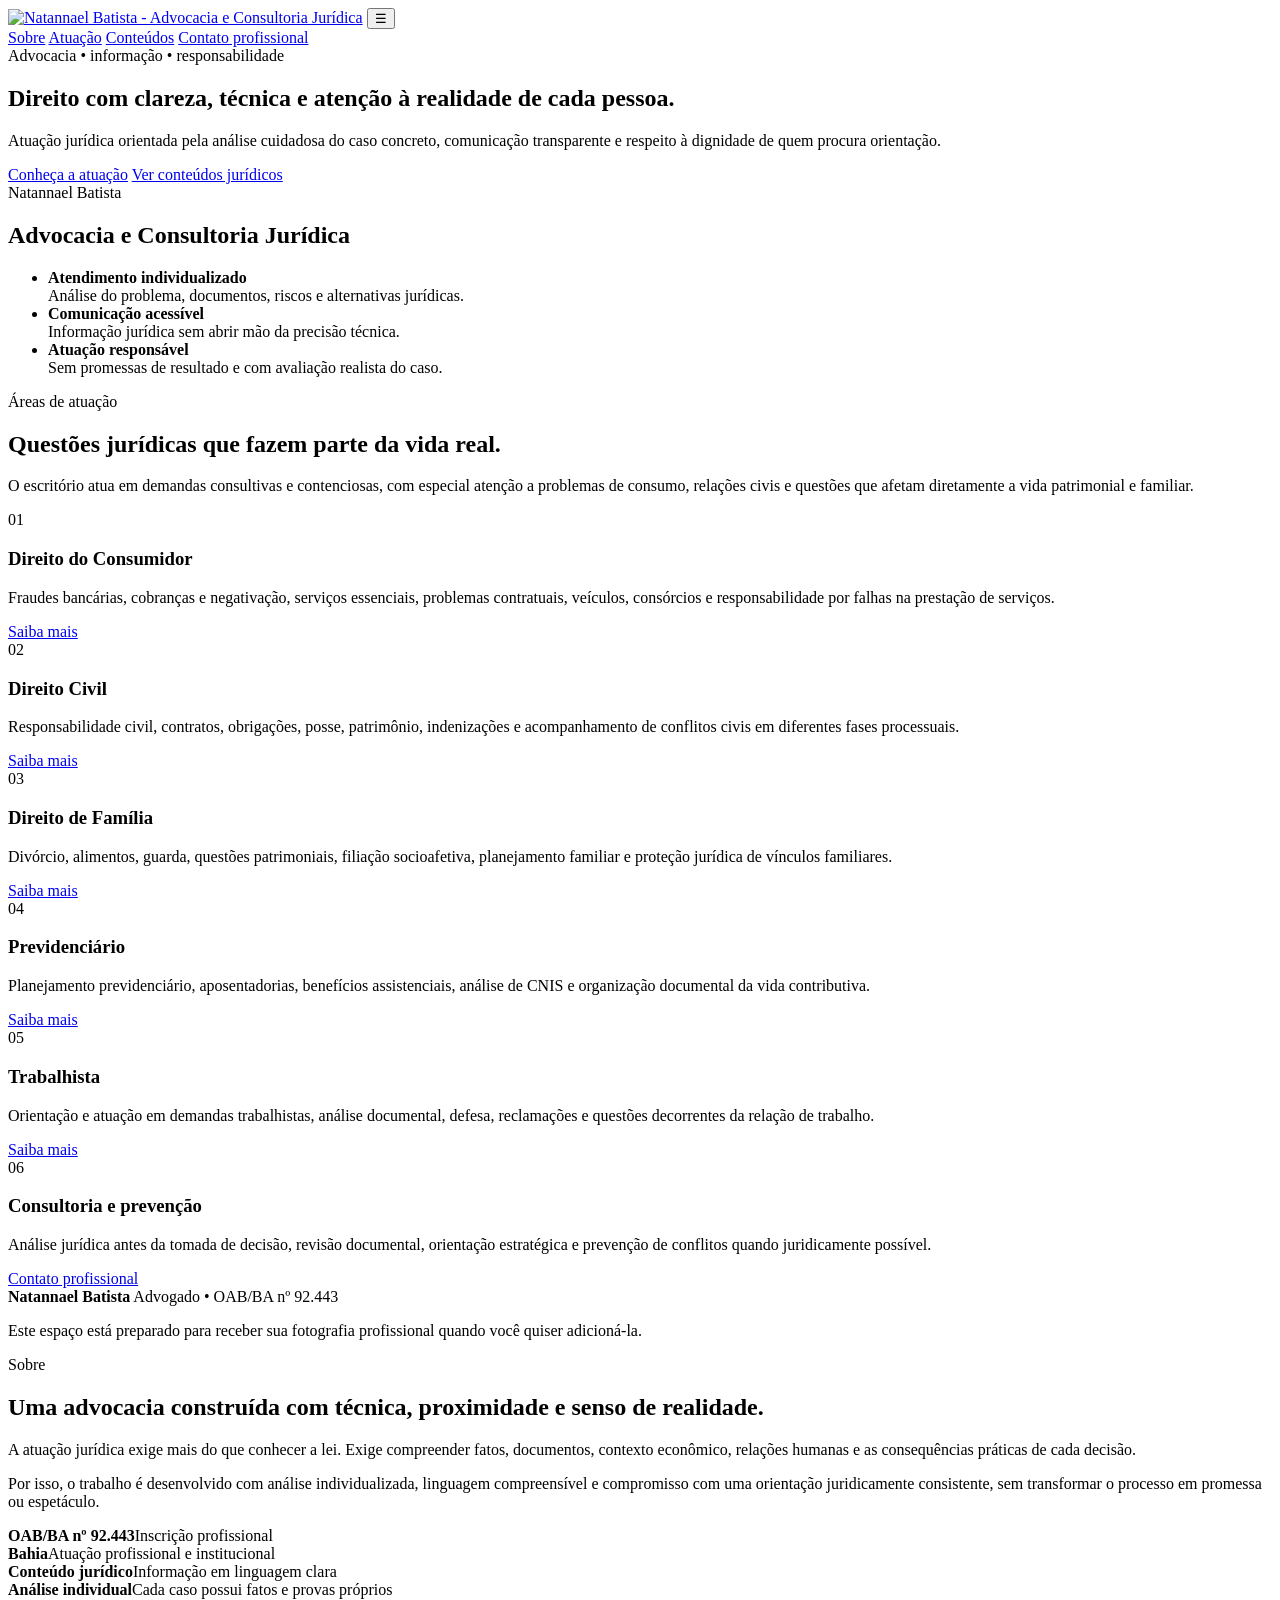
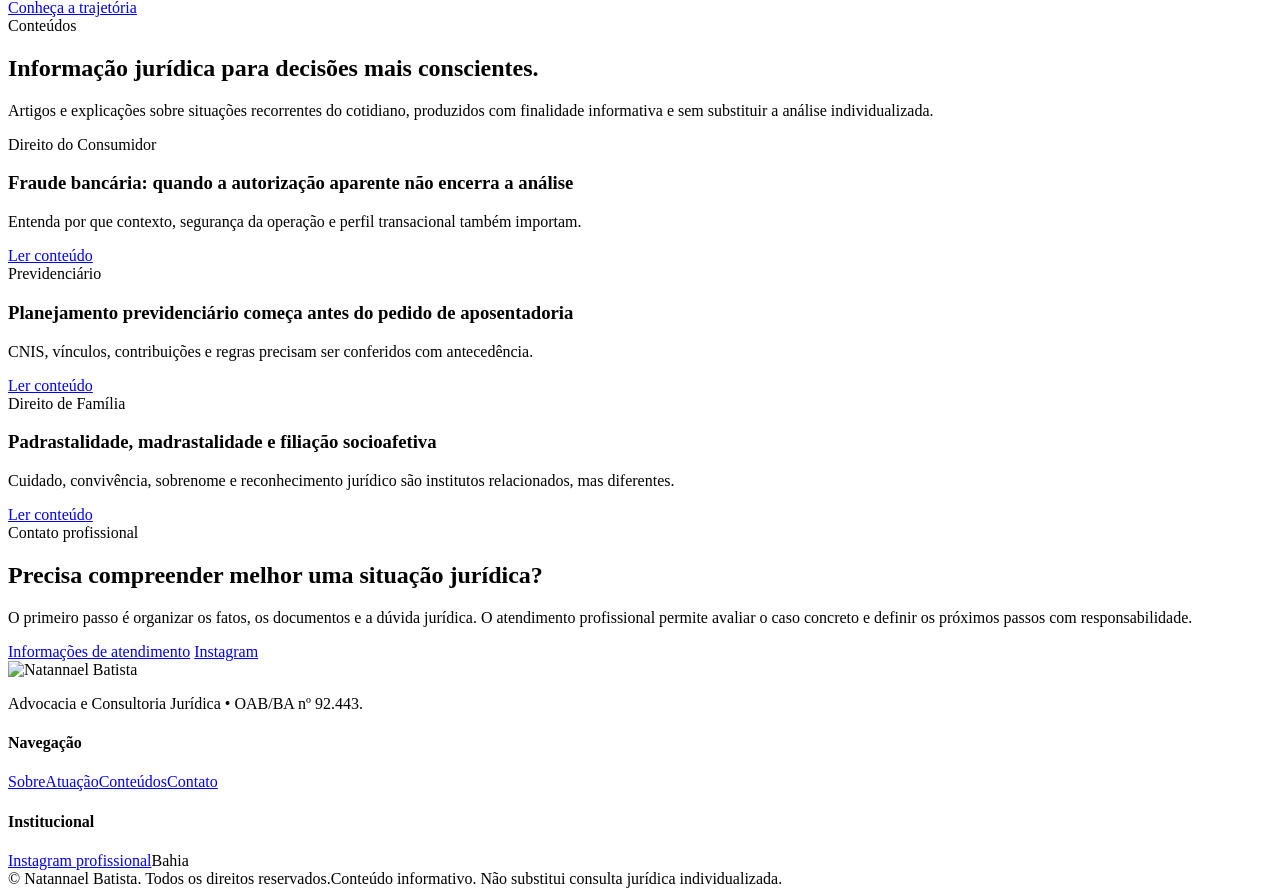
==== index.html @ f6498b1e "Inicializa site institucional Natannael Batista" ====
<!doctype html>
<html lang="pt-BR">
<head>
  <meta charset="utf-8" />
  <meta name="viewport" content="width=device-width, initial-scale=1" />
  <title>Natannael Batista | Advocacia e Consultoria Jurídica</title>
  <meta name="description" content="Natannael Batista — Advocacia e Consultoria Jurídica. Atuação jurídica responsável, conteúdo informativo e atendimento profissional." />
  <meta name="theme-color" content="#0b2447" />
  <link rel="icon" href="assets/favicon.svg" type="image/svg+xml" />
  <link rel="stylesheet" href="style.css" />
</head>
<body>
<header class="site-header">
  <div class="container navbar">
    <a class="brand" href="index.html" aria-label="Página inicial"><img src="assets/logo-nb.svg" alt="Natannael Batista - Advocacia e Consultoria Jurídica"></a>
    <button class="menu-btn" aria-label="Abrir menu" aria-expanded="false">☰</button>
    <nav class="nav-links" aria-label="Navegação principal">
      <a href="sobre.html">Sobre</a>
      <a href="atuacao.html">Atuação</a>
      <a href="conteudos.html">Conteúdos</a>
      <a href="contato.html" class="btn">Contato profissional</a>
    </nav>
  </div>
</header>

<main>
  <section class="hero">
    <div class="container hero-grid">
      <div>
        <div class="eyebrow">Advocacia • informação • responsabilidade</div>
        <h1 class="display">Direito com <span>clareza</span>, técnica e atenção à realidade de cada pessoa.</h1>
        <p>Atuação jurídica orientada pela análise cuidadosa do caso concreto, comunicação transparente e respeito à dignidade de quem procura orientação.</p>
        <div class="hero-actions">
          <a class="btn" href="atuacao.html">Conheça a atuação</a>
          <a class="btn outline" href="conteudos.html">Ver conteúdos jurídicos</a>
        </div>
      </div>
      <aside class="hero-aside" aria-label="Princípios de atuação">
        <div class="eyebrow">Natannael Batista</div>
        <h2 class="display">Advocacia e Consultoria Jurídica</h2>
        <ul>
          <li><span class="mini-mark"></span><div><strong>Atendimento individualizado</strong><br><span>Análise do problema, documentos, riscos e alternativas jurídicas.</span></div></li>
          <li><span class="mini-mark"></span><div><strong>Comunicação acessível</strong><br><span>Informação jurídica sem abrir mão da precisão técnica.</span></div></li>
          <li><span class="mini-mark"></span><div><strong>Atuação responsável</strong><br><span>Sem promessas de resultado e com avaliação realista do caso.</span></div></li>
        </ul>
      </aside>
    </div>
  </section>

  <section class="section alt">
    <div class="container">
      <div class="section-head">
        <div>
          <div class="eyebrow">Áreas de atuação</div>
          <h2 class="display">Questões jurídicas que fazem parte da vida real.</h2>
        </div>
        <p>O escritório atua em demandas consultivas e contenciosas, com especial atenção a problemas de consumo, relações civis e questões que afetam diretamente a vida patrimonial e familiar.</p>
      </div>
      <div class="cards">
        <article class="card"><div class="card-number">01</div><h3>Direito do Consumidor</h3><p>Fraudes bancárias, cobranças e negativação, serviços essenciais, problemas contratuais, veículos, consórcios e responsabilidade por falhas na prestação de serviços.</p><a class="card-link" href="atuacao.html#consumidor">Saiba mais</a></article>
        <article class="card"><div class="card-number">02</div><h3>Direito Civil</h3><p>Responsabilidade civil, contratos, obrigações, posse, patrimônio, indenizações e acompanhamento de conflitos civis em diferentes fases processuais.</p><a class="card-link" href="atuacao.html#civil">Saiba mais</a></article>
        <article class="card"><div class="card-number">03</div><h3>Direito de Família</h3><p>Divórcio, alimentos, guarda, questões patrimoniais, filiação socioafetiva, planejamento familiar e proteção jurídica de vínculos familiares.</p><a class="card-link" href="atuacao.html#familia">Saiba mais</a></article>
        <article class="card"><div class="card-number">04</div><h3>Previdenciário</h3><p>Planejamento previdenciário, aposentadorias, benefícios assistenciais, análise de CNIS e organização documental da vida contributiva.</p><a class="card-link" href="atuacao.html#previdenciario">Saiba mais</a></article>
        <article class="card"><div class="card-number">05</div><h3>Trabalhista</h3><p>Orientação e atuação em demandas trabalhistas, análise documental, defesa, reclamações e questões decorrentes da relação de trabalho.</p><a class="card-link" href="atuacao.html#trabalhista">Saiba mais</a></article>
        <article class="card"><div class="card-number">06</div><h3>Consultoria e prevenção</h3><p>Análise jurídica antes da tomada de decisão, revisão documental, orientação estratégica e prevenção de conflitos quando juridicamente possível.</p><a class="card-link" href="contato.html">Contato profissional</a></article>
      </div>
    </div>
  </section>

  <section class="section">
    <div class="container about-grid">
      <div class="profile-frame">
        <div class="photo-note">
          <strong>Natannael Batista</strong>
          <span>Advogado • OAB/BA nº 92.443</span>
          <p>Este espaço está preparado para receber sua fotografia profissional quando você quiser adicioná-la.</p>
        </div>
      </div>
      <div class="about-copy">
        <div class="eyebrow">Sobre</div>
        <h2 class="display">Uma advocacia construída com técnica, proximidade e senso de realidade.</h2>
        <p>A atuação jurídica exige mais do que conhecer a lei. Exige compreender fatos, documentos, contexto econômico, relações humanas e as consequências práticas de cada decisão.</p>
        <p>Por isso, o trabalho é desenvolvido com análise individualizada, linguagem compreensível e compromisso com uma orientação juridicamente consistente, sem transformar o processo em promessa ou espetáculo.</p>
        <div class="facts">
          <div class="fact"><strong>OAB/BA nº 92.443</strong><span>Inscrição profissional</span></div>
          <div class="fact"><strong>Bahia</strong><span>Atuação profissional e institucional</span></div>
          <div class="fact"><strong>Conteúdo jurídico</strong><span>Informação em linguagem clara</span></div>
          <div class="fact"><strong>Análise individual</strong><span>Cada caso possui fatos e provas próprios</span></div>
        </div>
        <div class="hero-actions"><a class="btn outline" href="sobre.html">Conheça a trajetória</a></div>
      </div>
    </div>
  </section>

  <section class="section alt">
    <div class="container">
      <div class="section-head">
        <div><div class="eyebrow">Conteúdos</div><h2 class="display">Informação jurídica para decisões mais conscientes.</h2></div>
        <p>Artigos e explicações sobre situações recorrentes do cotidiano, produzidos com finalidade informativa e sem substituir a análise individualizada.</p>
      </div>
      <div class="content-grid">
        <article class="article-card"><div class="article-top"><span>Direito do Consumidor</span></div><div class="article-body"><h3>Fraude bancária: quando a autorização aparente não encerra a análise</h3><p>Entenda por que contexto, segurança da operação e perfil transacional também importam.</p><a class="card-link" href="conteudos.html#fraude-bancaria">Ler conteúdo</a></div></article>
        <article class="article-card"><div class="article-top"><span>Previdenciário</span></div><div class="article-body"><h3>Planejamento previdenciário começa antes do pedido de aposentadoria</h3><p>CNIS, vínculos, contribuições e regras precisam ser conferidos com antecedência.</p><a class="card-link" href="conteudos.html#planejamento-previdenciario">Ler conteúdo</a></div></article>
        <article class="article-card"><div class="article-top"><span>Direito de Família</span></div><div class="article-body"><h3>Padrastalidade, madrastalidade e filiação socioafetiva</h3><p>Cuidado, convivência, sobrenome e reconhecimento jurídico são institutos relacionados, mas diferentes.</p><a class="card-link" href="conteudos.html#familia-socioafetiva">Ler conteúdo</a></div></article>
      </div>
    </div>
  </section>

  <div class="container">
    <section class="cta">
      <div>
        <div class="eyebrow">Contato profissional</div>
        <h2>Precisa compreender melhor uma situação jurídica?</h2>
        <p>O primeiro passo é organizar os fatos, os documentos e a dúvida jurídica. O atendimento profissional permite avaliar o caso concreto e definir os próximos passos com responsabilidade.</p>
      </div>
      <div class="actions">
        <a class="btn gold" href="contato.html">Informações de atendimento</a>
        <a class="btn outline" href="https://www.instagram.com/natannael_batista_adv/" target="_blank" rel="noopener">Instagram</a>
      </div>
    </section>
  </div>
</main>

<footer class="site-footer">
  <div class="container">
    <div class="footer-grid">
      <div><img class="footer-logo" src="assets/logo-nb.svg" alt="Natannael Batista"><p>Advocacia e Consultoria Jurídica • OAB/BA nº 92.443.</p></div>
      <div><h4>Navegação</h4><a href="sobre.html">Sobre</a><a href="atuacao.html">Atuação</a><a href="conteudos.html">Conteúdos</a><a href="contato.html">Contato</a></div>
      <div><h4>Institucional</h4><a href="https://www.instagram.com/natannael_batista_adv/" target="_blank" rel="noopener">Instagram profissional</a><span>Bahia</span></div>
    </div>
    <div class="footer-bottom"><span>© <span data-year></span> Natannael Batista. Todos os direitos reservados.</span><span>Conteúdo informativo. Não substitui consulta jurídica individualizada.</span></div>
  </div>
</footer>
<script src="script.js"></script>
</body>
</html>
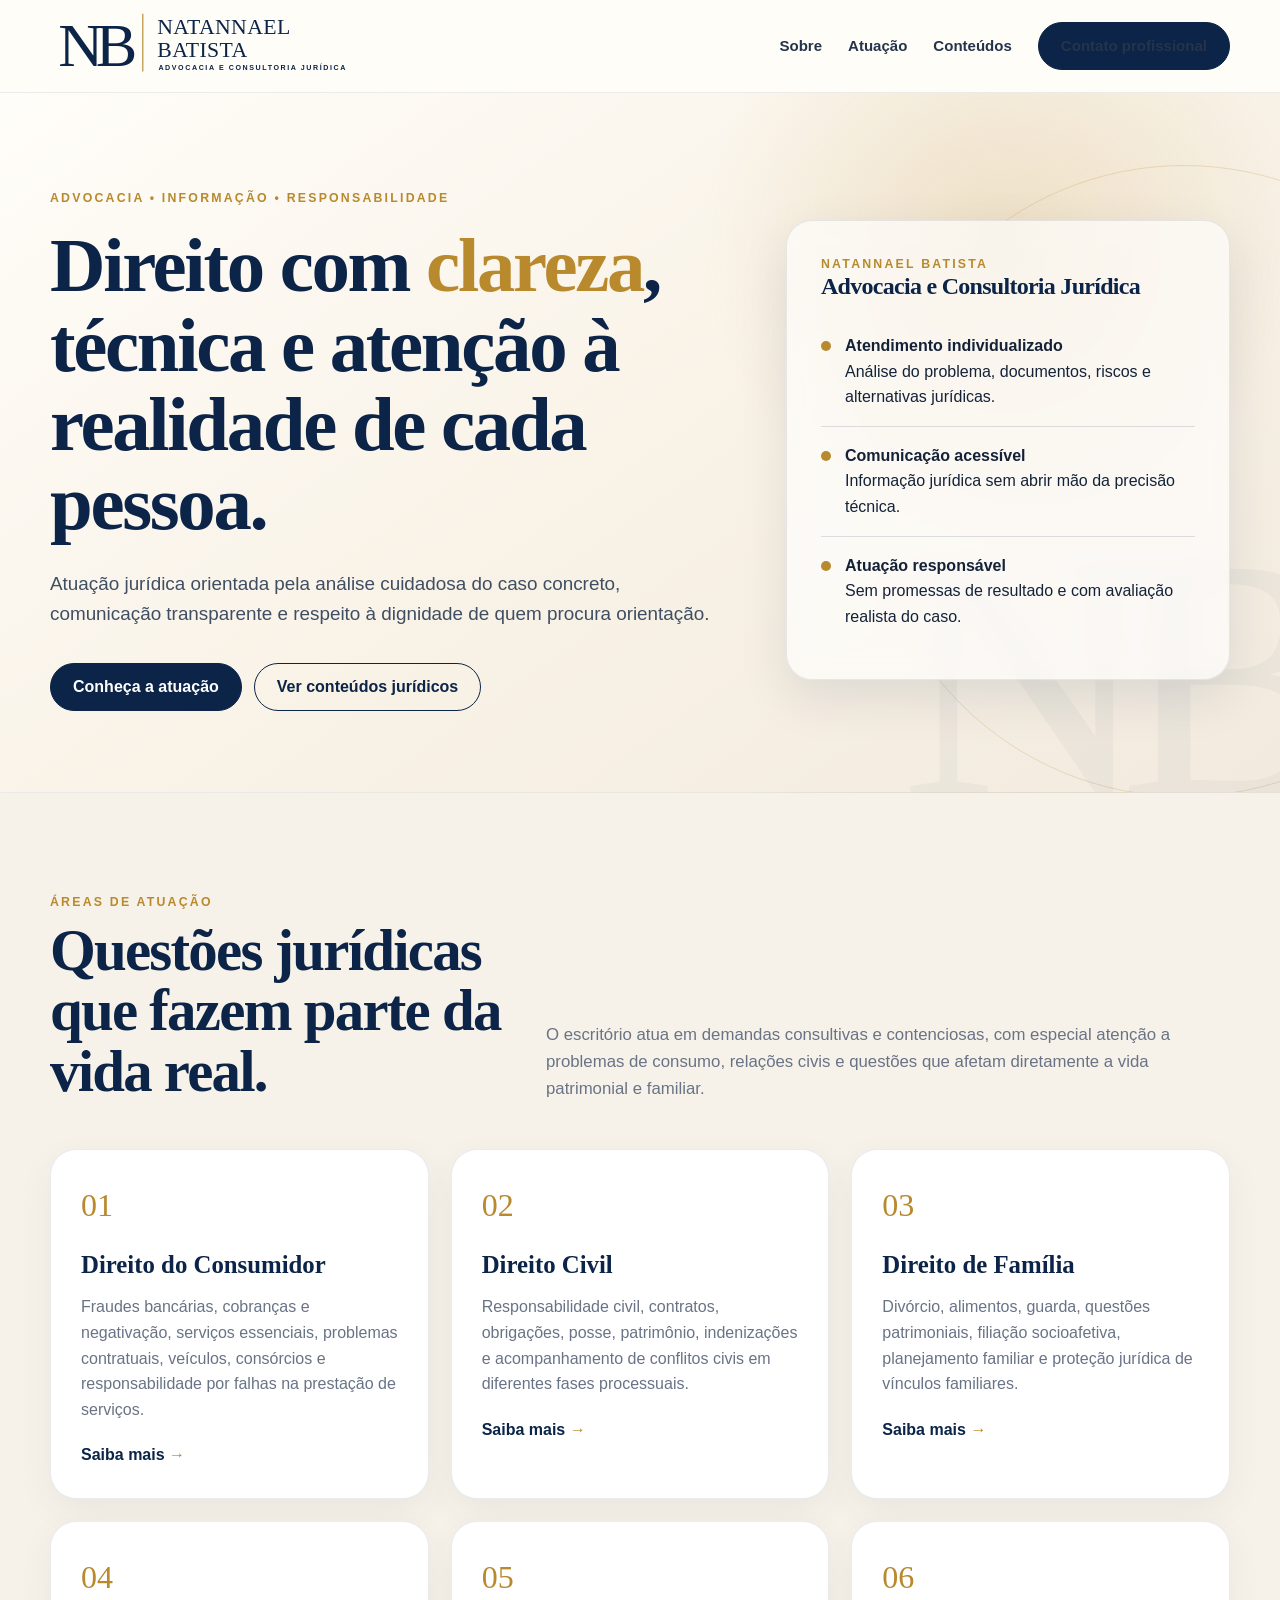
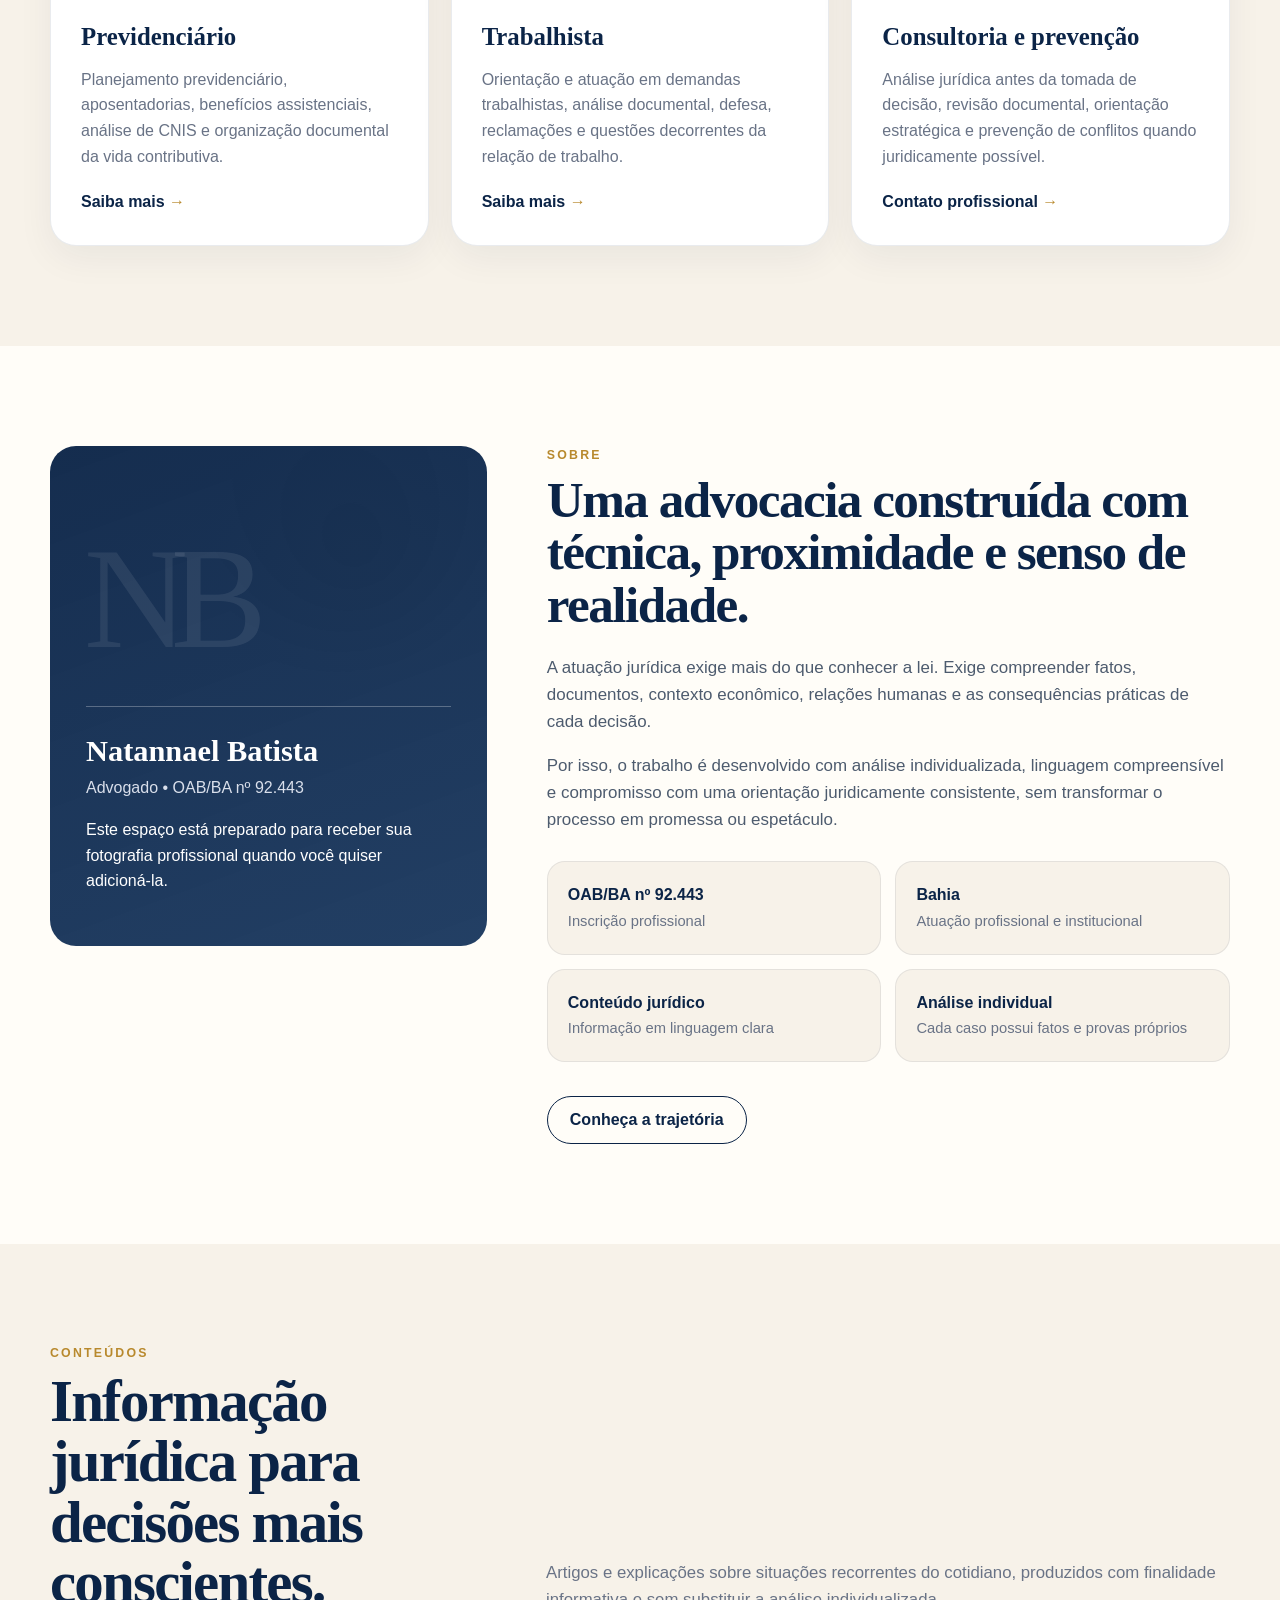
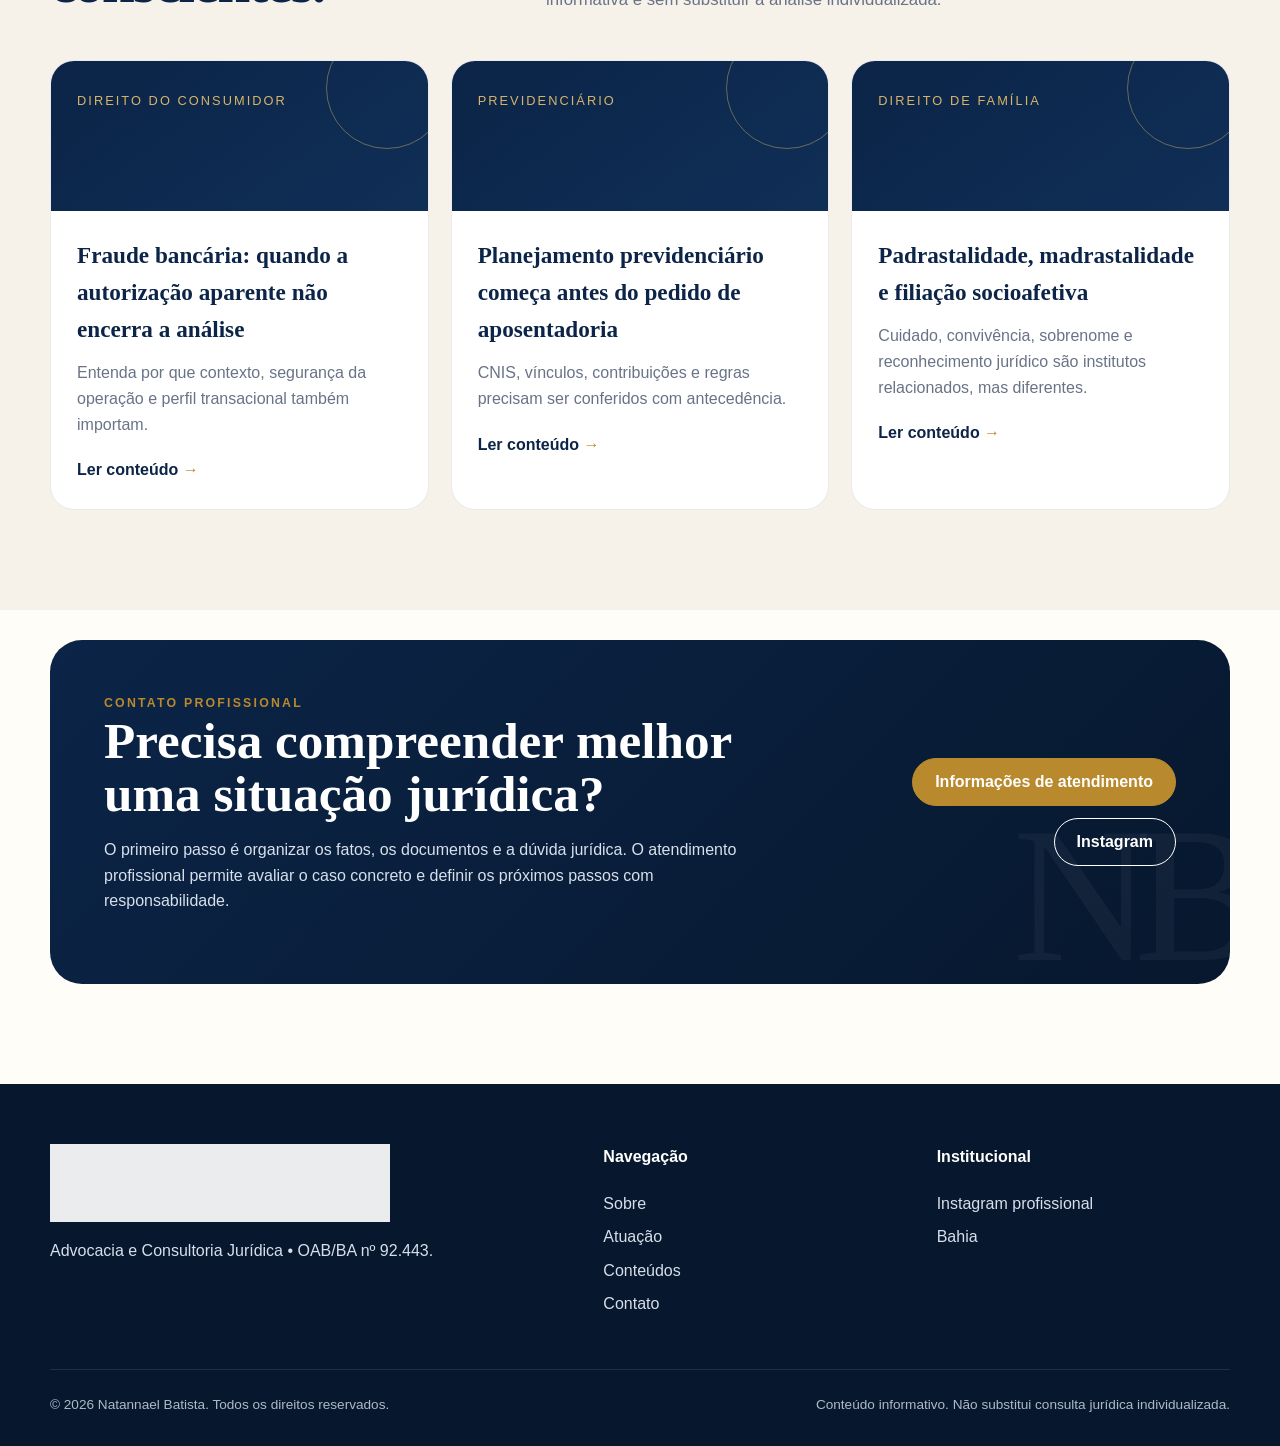
==== commit d530f9fd: "Adiciona SEO e canonical em index.html" ====
--- a/index.html
+++ b/index.html
@@ -8,6 +8,12 @@
   <meta name="theme-color" content="#0b2447" />
   <link rel="icon" href="assets/favicon.svg" type="image/svg+xml" />
   <link rel="stylesheet" href="style.css" />
+<link rel="canonical" href="https://www.natannaelbatista.adv.br/">
+<meta property="og:type" content="website">
+<meta property="og:title" content="Natannael Batista | Advocacia e Consultoria Jurídica">
+<meta property="og:description" content="Natannael Batista — Advocacia e Consultoria Jurídica. Atuação jurídica responsável, conteúdo informativo e atendimento profissional.">
+<meta property="og:url" content="https://www.natannaelbatista.adv.br/">
+<meta name="twitter:card" content="summary">
 </head>
 <body>
 <header class="site-header">
--- a/style.css
+++ b/style.css
@@ -0,0 +1,275 @@
+:root {
+  --navy: #0b2447;
+  --navy-2: #102f57;
+  --gold: #b8892d;
+  --gold-soft: #d7b46a;
+  --cream: #f7f2e9;
+  --paper: #fffdf8;
+  --ink: #142238;
+  --muted: #697386;
+  --line: rgba(11, 36, 71, .14);
+  --shadow: 0 18px 50px rgba(11, 36, 71, .10);
+  --radius: 26px;
+}
+
+* { box-sizing: border-box; }
+html { scroll-behavior: smooth; }
+body {
+  margin: 0;
+  font-family: Inter, ui-sans-serif, -apple-system, BlinkMacSystemFont, "Segoe UI", sans-serif;
+  color: var(--ink);
+  background: var(--paper);
+  line-height: 1.6;
+}
+img { max-width: 100%; display: block; }
+a { color: inherit; text-decoration: none; }
+button, input, textarea { font: inherit; }
+
+.container { width: min(1180px, calc(100% - 40px)); margin: 0 auto; }
+.eyebrow {
+  text-transform: uppercase;
+  letter-spacing: .18em;
+  font-size: .77rem;
+  font-weight: 800;
+  color: var(--gold);
+}
+.display {
+  font-family: Georgia, "Times New Roman", serif;
+  letter-spacing: -.03em;
+  line-height: 1.03;
+}
+
+.site-header {
+  position: sticky;
+  top: 0;
+  z-index: 40;
+  backdrop-filter: blur(18px);
+  background: rgba(255,253,248,.91);
+  border-bottom: 1px solid rgba(11,36,71,.08);
+}
+.navbar {
+  min-height: 92px;
+  display: flex;
+  align-items: center;
+  justify-content: space-between;
+  gap: 26px;
+}
+.brand img { width: 390px; max-width: 47vw; }
+.nav-links { display: flex; gap: 26px; align-items: center; font-size: .94rem; font-weight: 650; }
+.nav-links a { position: relative; color: #25344b; }
+.nav-links a:not(.btn)::after {
+  content: "";
+  position: absolute;
+  left: 0; bottom: -7px;
+  width: 0; height: 2px;
+  background: var(--gold);
+  transition: .22s ease;
+}
+.nav-links a:not(.btn):hover::after, .nav-links a[aria-current="page"]::after { width: 100%; }
+.menu-btn { display: none; background: transparent; border: 0; color: var(--navy); font-size: 1.7rem; }
+
+.btn {
+  display: inline-flex;
+  align-items: center;
+  justify-content: center;
+  gap: 10px;
+  min-height: 48px;
+  padding: 0 22px;
+  border-radius: 999px;
+  background: var(--navy);
+  color: #fff;
+  border: 1px solid var(--navy);
+  font-weight: 750;
+  transition: .2s ease;
+}
+.btn:hover { transform: translateY(-1px); box-shadow: 0 10px 26px rgba(11,36,71,.16); }
+.btn.outline { background: transparent; color: var(--navy); }
+.btn.gold { background: var(--gold); border-color: var(--gold); color: #fff; }
+
+.hero {
+  position: relative;
+  overflow: hidden;
+  background:
+    radial-gradient(circle at 78% 22%, rgba(184,137,45,.18), transparent 26%),
+    linear-gradient(145deg, #fffdf9 0%, #f8f1e5 57%, #f2eadf 100%);
+  min-height: 700px;
+  display: grid;
+  align-items: center;
+  border-bottom: 1px solid rgba(11,36,71,.08);
+}
+.hero::before {
+  content: "";
+  position: absolute;
+  width: 630px; height: 630px;
+  border: 1px solid rgba(184,137,45,.22);
+  border-radius: 50%;
+  right: -220px; top: 72px;
+}
+.hero::after {
+  content: "NB";
+  position: absolute;
+  font-family: Georgia, "Times New Roman", serif;
+  font-size: clamp(13rem, 27vw, 27rem);
+  line-height: .8;
+  color: rgba(11,36,71,.035);
+  right: -3vw;
+  bottom: -2vw;
+  letter-spacing: -.09em;
+  pointer-events: none;
+}
+.hero-grid {
+  position: relative;
+  z-index: 2;
+  display: grid;
+  grid-template-columns: 1.2fr .8fr;
+  gap: 70px;
+  align-items: center;
+  padding: 95px 0 80px;
+}
+.hero h1 { font-size: clamp(3.2rem, 6vw, 6.6rem); margin: 18px 0 26px; color: var(--navy); max-width: 850px; }
+.hero h1 span { color: var(--gold); }
+.hero p { font-size: 1.18rem; max-width: 690px; color: #3f4e62; }
+.hero-actions { display: flex; flex-wrap: wrap; gap: 12px; margin-top: 34px; }
+.hero-aside {
+  background: rgba(255,255,255,.65);
+  border: 1px solid rgba(11,36,71,.09);
+  border-radius: var(--radius);
+  padding: 34px;
+  box-shadow: var(--shadow);
+  backdrop-filter: blur(12px);
+}
+.hero-aside h2 { font-size: 1.5rem; margin: 0 0 18px; color: var(--navy); }
+.hero-aside ul { list-style: none; margin: 0; padding: 0; }
+.hero-aside li { padding: 16px 0; border-top: 1px solid var(--line); display: flex; gap: 14px; }
+.hero-aside li:first-child { border-top: 0; }
+.mini-mark { width: 10px; height: 10px; border-radius: 50%; margin-top: 8px; background: var(--gold); flex: 0 0 auto; }
+
+.section { padding: 100px 0; }
+.section.alt { background: var(--cream); }
+.section-head { display: grid; grid-template-columns: .8fr 1.2fr; gap: 40px; align-items: end; margin-bottom: 46px; }
+.section-head h2 { margin: 8px 0 0; font-size: clamp(2.3rem, 4.6vw, 4.6rem); color: var(--navy); }
+.section-head p { margin: 0; color: var(--muted); font-size: 1.05rem; max-width: 700px; justify-self: end; }
+
+.cards { display: grid; grid-template-columns: repeat(3, 1fr); gap: 22px; }
+.card {
+  background: #fff;
+  border: 1px solid rgba(11,36,71,.09);
+  border-radius: var(--radius);
+  padding: 30px;
+  box-shadow: 0 12px 36px rgba(11,36,71,.06);
+  transition: .2s ease;
+}
+.card:hover { transform: translateY(-4px); box-shadow: var(--shadow); }
+.card-number { font-family: Georgia, "Times New Roman", serif; color: var(--gold); font-size: 2rem; }
+.card h3 { margin: 14px 0 10px; font-family: Georgia, "Times New Roman", serif; font-size: 1.55rem; color: var(--navy); }
+.card p { margin: 0; color: var(--muted); }
+.card-link { display: inline-block; margin-top: 20px; color: var(--navy); font-weight: 800; }
+.card-link::after { content: " →"; color: var(--gold); }
+
+.about-grid { display: grid; grid-template-columns: .78fr 1.22fr; gap: 60px; align-items: start; }
+.profile-frame {
+  position: sticky;
+  top: 125px;
+  min-height: 500px;
+  border-radius: var(--radius);
+  background:
+    linear-gradient(160deg, rgba(11,36,71,.96), rgba(16,47,87,.92)),
+    radial-gradient(circle at 70% 20%, rgba(184,137,45,.35), transparent 28%);
+  padding: 36px;
+  color: #fff;
+  display: flex;
+  flex-direction: column;
+  justify-content: flex-end;
+  overflow: hidden;
+}
+.profile-frame::before { content: "NB"; position: absolute; top: 38px; left: 34px; font-family: Georgia, serif; font-size: 9rem; color: rgba(255,255,255,.08); letter-spacing: -.12em; }
+.profile-frame .photo-note { position: relative; z-index: 2; border-top: 1px solid rgba(255,255,255,.28); padding-top: 20px; }
+.profile-frame strong { display:block; font-family: Georgia, serif; font-size: 1.9rem; }
+.profile-frame span { color: #d9dfeb; }
+.about-copy h2 { margin: 8px 0 22px; font-size: clamp(2.5rem, 4vw, 4.4rem); color: var(--navy); }
+.about-copy p { color: #4d5b6e; font-size: 1.06rem; }
+.facts { display: grid; grid-template-columns: repeat(2, 1fr); gap: 14px; margin-top: 28px; }
+.fact { padding: 20px; background: var(--cream); border-radius: 18px; border: 1px solid rgba(11,36,71,.08); }
+.fact strong { display:block; color: var(--navy); }
+.fact span { color: var(--muted); font-size: .92rem; }
+
+.content-grid { display: grid; grid-template-columns: repeat(3, 1fr); gap: 22px; }
+.article-card { background:#fff; border:1px solid rgba(11,36,71,.09); border-radius:24px; overflow:hidden; }
+.article-top { height: 150px; padding: 26px; background: linear-gradient(145deg, var(--navy), var(--navy-2)); position:relative; }
+.article-top::after { content:""; position:absolute; width:120px; height:120px; border:1px solid rgba(215,180,106,.45); border-radius:50%; right:-20px; top:-34px; }
+.article-top span { color: var(--gold-soft); font-size:.8rem; text-transform:uppercase; letter-spacing:.16em; }
+.article-body { padding: 26px; }
+.article-body h3 { font-family: Georgia, serif; color:var(--navy); font-size:1.45rem; margin:0 0 12px; }
+.article-body p { color:var(--muted); margin:0; }
+
+.cta {
+  margin: 30px 0 100px;
+  border-radius: 32px;
+  padding: 54px;
+  background: linear-gradient(135deg, var(--navy), #07182e);
+  color:#fff;
+  display:grid;
+  grid-template-columns: 1.4fr .6fr;
+  gap:30px;
+  align-items:center;
+  position:relative;
+  overflow:hidden;
+}
+.cta::after { content:"NB"; position:absolute; right:-15px; bottom:-65px; font-family:Georgia,serif; font-size:12rem; color:rgba(255,255,255,.045); letter-spacing:-.09em; }
+.cta h2 { margin:0; font-size:clamp(2rem,4vw,4rem); font-family:Georgia,serif; line-height:1.05; }
+.cta p { color:#d8e0eb; max-width:650px; }
+.cta .actions { position:relative; z-index:2; display:flex; justify-content:flex-end; flex-wrap:wrap; gap:12px; }
+.cta .btn.outline { border-color:#fff; color:#fff; }
+
+.page-hero { padding: 86px 0 62px; background: var(--cream); border-bottom:1px solid var(--line); }
+.page-hero h1 { margin: 10px 0 18px; color:var(--navy); font-size:clamp(3rem,5.8vw,6rem); }
+.page-hero p { max-width:800px; color:var(--muted); font-size:1.12rem; }
+
+.prose { max-width:820px; margin:0 auto; }
+.prose h2 { font-family:Georgia,serif; color:var(--navy); font-size:2rem; margin-top:46px; }
+.prose p, .prose li { color:#4d5b6e; }
+.prose blockquote { margin:30px 0; padding:20px 24px; border-left:4px solid var(--gold); background:var(--cream); border-radius:0 16px 16px 0; color:var(--navy); font-family:Georgia,serif; font-size:1.18rem; }
+
+.contact-grid { display:grid; grid-template-columns: .95fr 1.05fr; gap:34px; }
+.contact-panel { background:var(--navy); color:#fff; border-radius:var(--radius); padding:38px; }
+.contact-panel h2 { font-family:Georgia,serif; font-size:2.4rem; margin:0 0 16px; }
+.contact-panel p { color:#dce4ee; }
+.contact-list { margin-top:28px; display:grid; gap:14px; }
+.contact-item { padding:18px; background:rgba(255,255,255,.07); border:1px solid rgba(255,255,255,.12); border-radius:16px; }
+.contact-item strong { display:block; color:var(--gold-soft); }
+.contact-card { background:#fff; border:1px solid var(--line); border-radius:var(--radius); padding:38px; box-shadow:var(--shadow); }
+.contact-card h3 { margin-top:0; font-family:Georgia,serif; color:var(--navy); font-size:2rem; }
+.notice { padding:18px 20px; border-radius:16px; background:var(--cream); color:#4e5e71; font-size:.94rem; }
+
+.site-footer { background:#07182e; color:#d7dfeb; padding:60px 0 30px; }
+.footer-grid { display:grid; grid-template-columns:1.4fr .8fr .8fr; gap:40px; }
+.footer-logo { width:340px; filter: brightness(0) invert(1); opacity:.92; }
+.site-footer h4 { color:#fff; margin-top:0; }
+.site-footer a { color:#d7dfeb; display:block; margin:8px 0; }
+.footer-bottom { margin-top:44px; padding-top:24px; border-top:1px solid rgba(255,255,255,.1); font-size:.85rem; color:#aeb9c8; display:flex; justify-content:space-between; gap:18px; flex-wrap:wrap; }
+
+@media (max-width: 920px) {
+  .nav-links { position:absolute; top:92px; left:0; right:0; background:#fffdf8; border-bottom:1px solid var(--line); padding:22px; flex-direction:column; align-items:flex-start; display:none; }
+  .nav-links.open { display:flex; }
+  .menu-btn { display:block; }
+  .brand img { max-width:68vw; width:320px; }
+  .hero-grid, .section-head, .about-grid, .cta, .contact-grid { grid-template-columns:1fr; }
+  .hero { min-height:auto; }
+  .hero-aside { max-width:680px; }
+  .section-head p { justify-self:start; }
+  .cards, .content-grid { grid-template-columns:1fr 1fr; }
+  .profile-frame { position:relative; top:0; min-height:360px; }
+  .cta .actions { justify-content:flex-start; }
+  .footer-grid { grid-template-columns:1fr 1fr; }
+}
+@media (max-width: 640px) {
+  .container { width:min(100% - 28px, 1180px); }
+  .navbar { min-height:78px; }
+  .nav-links { top:78px; }
+  .hero-grid { padding:74px 0 58px; gap:38px; }
+  .hero h1 { font-size:3.3rem; }
+  .section { padding:74px 0; }
+  .cards, .content-grid, .facts, .footer-grid { grid-template-columns:1fr; }
+  .cta { padding:34px 24px; margin-bottom:74px; }
+  .brand img { width:270px; }
+}
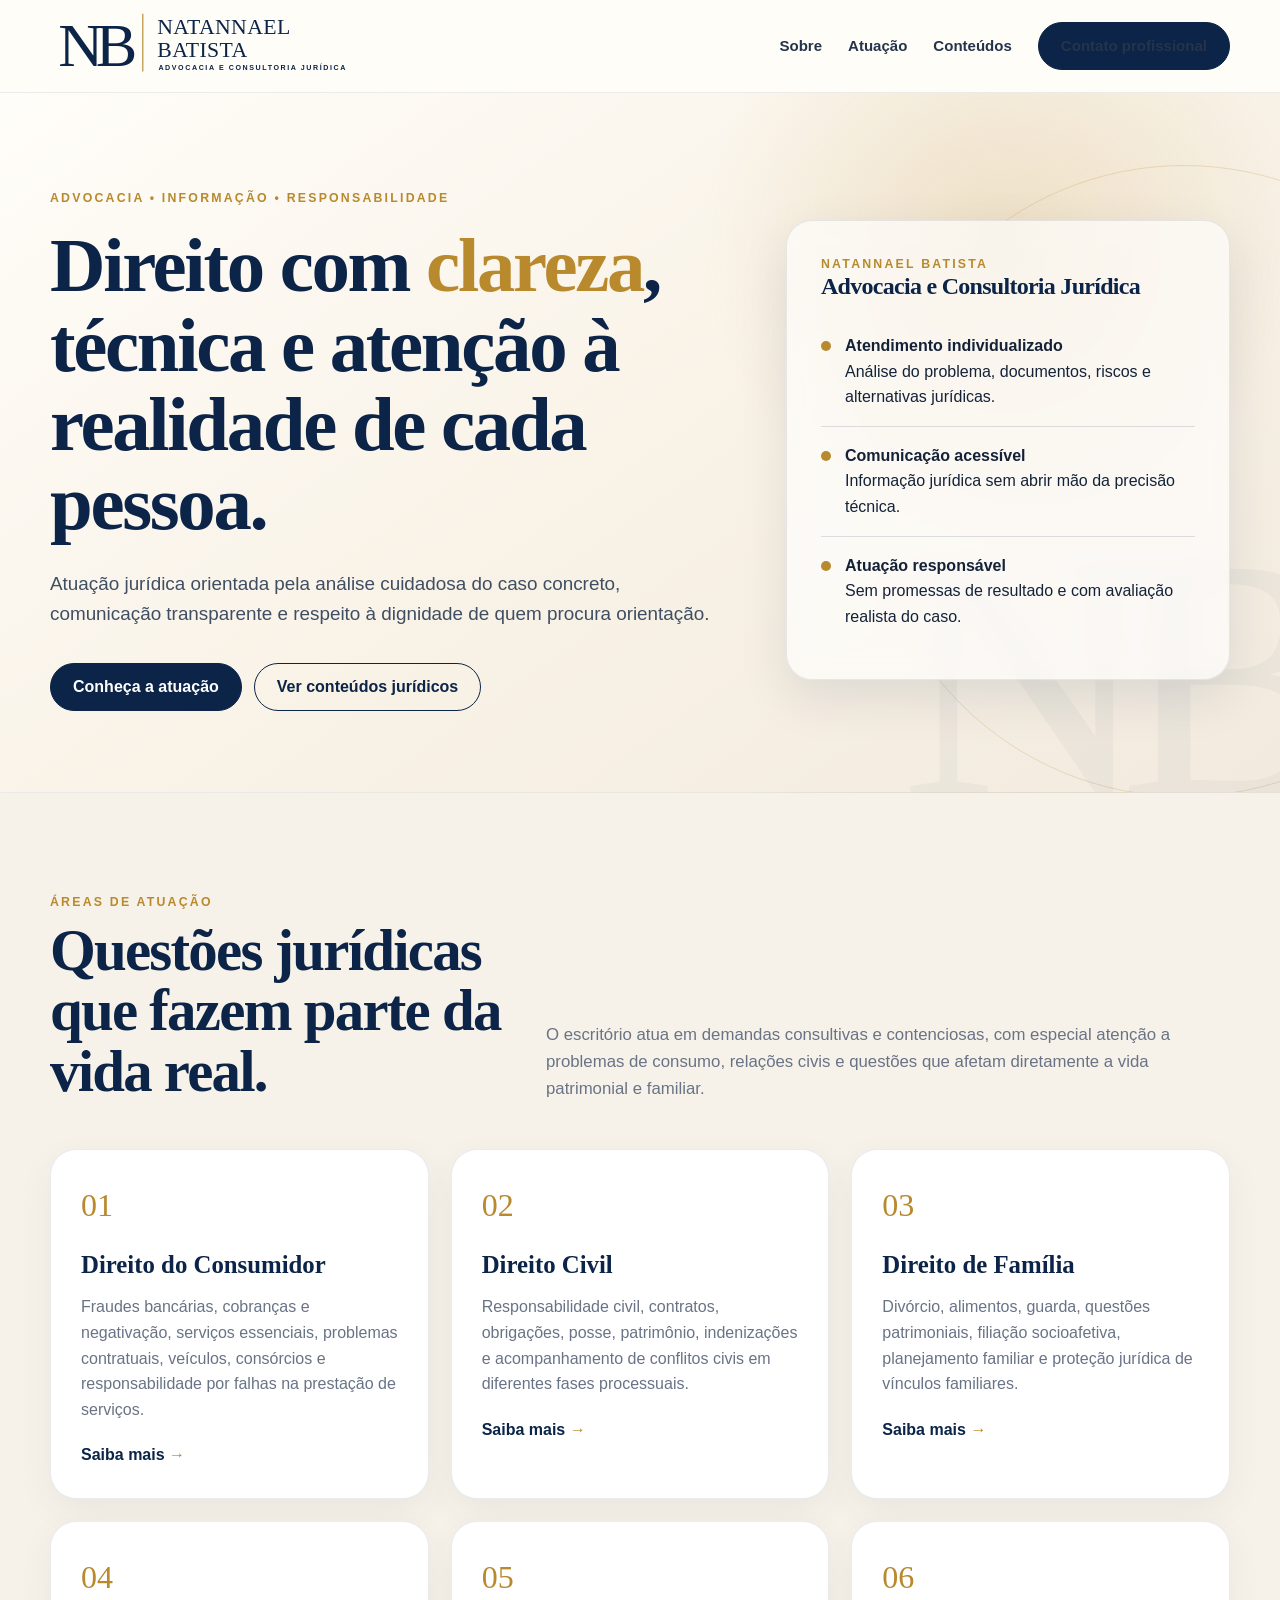
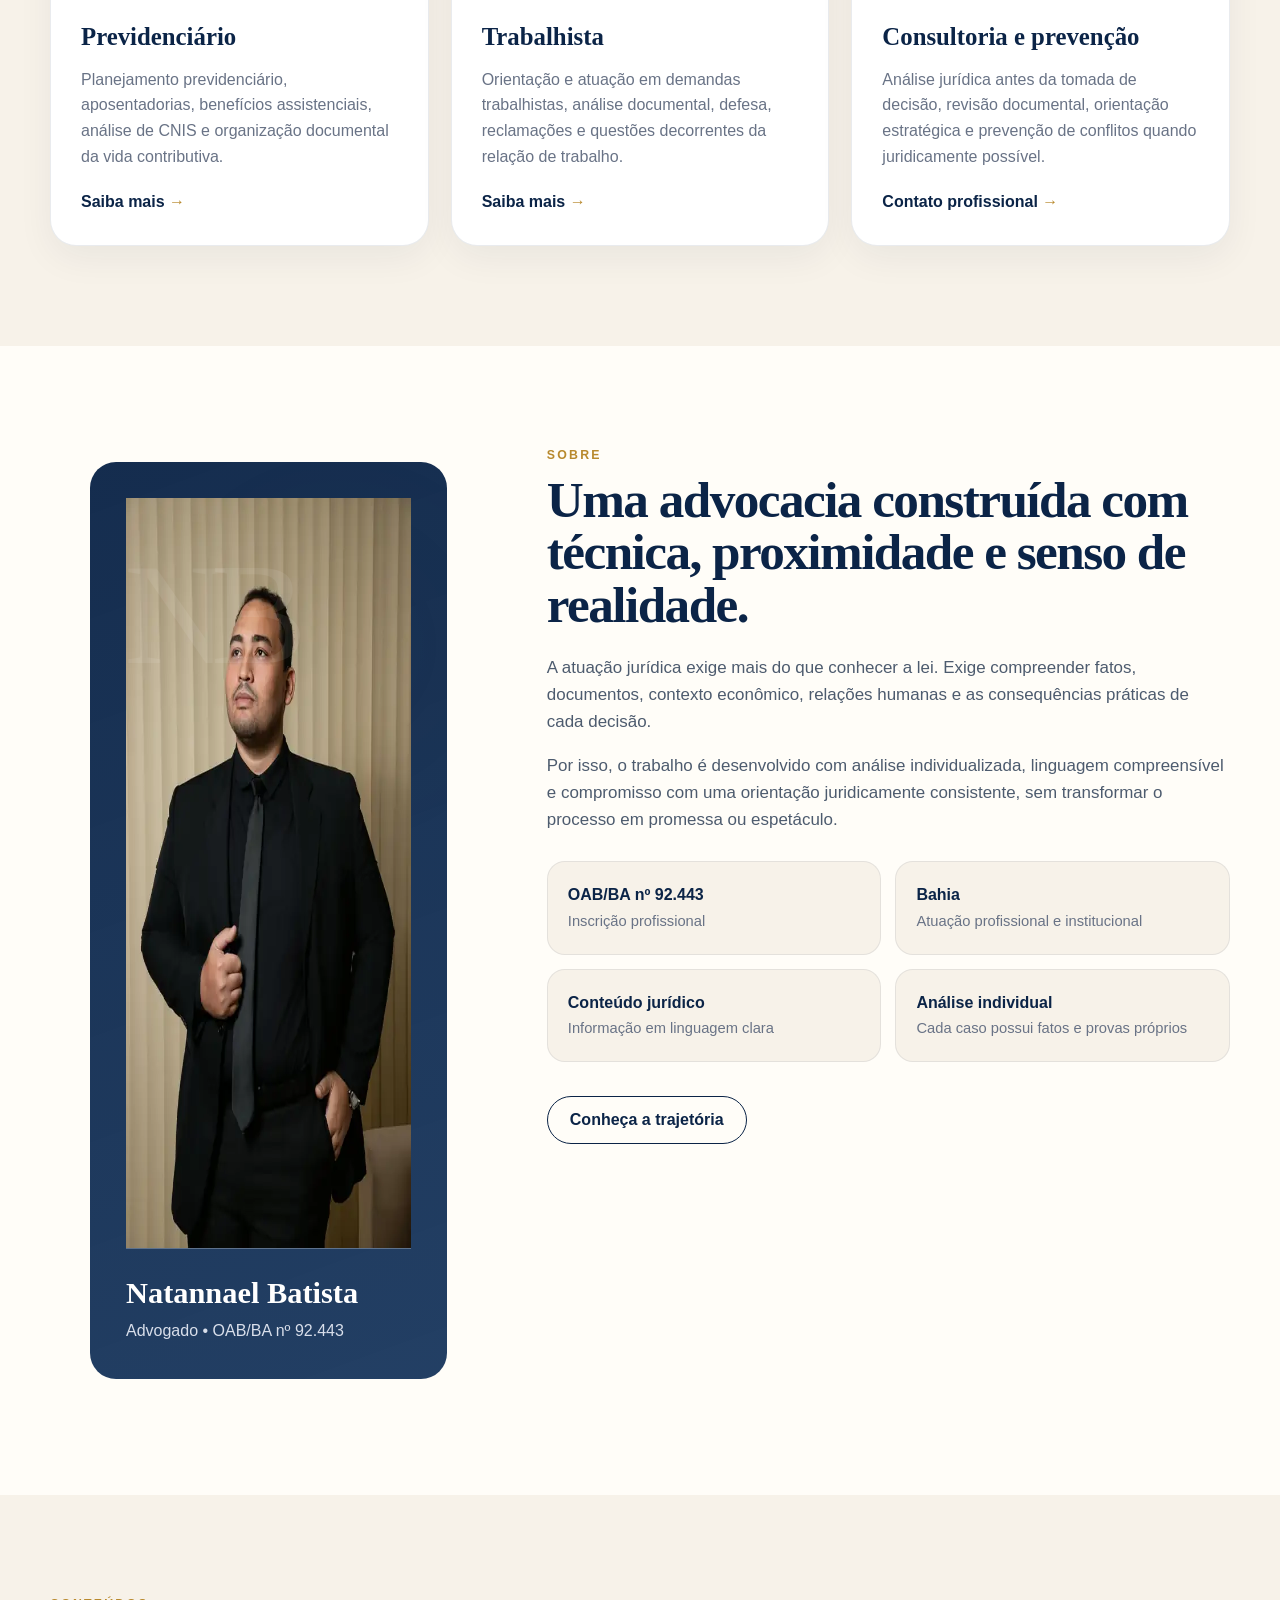
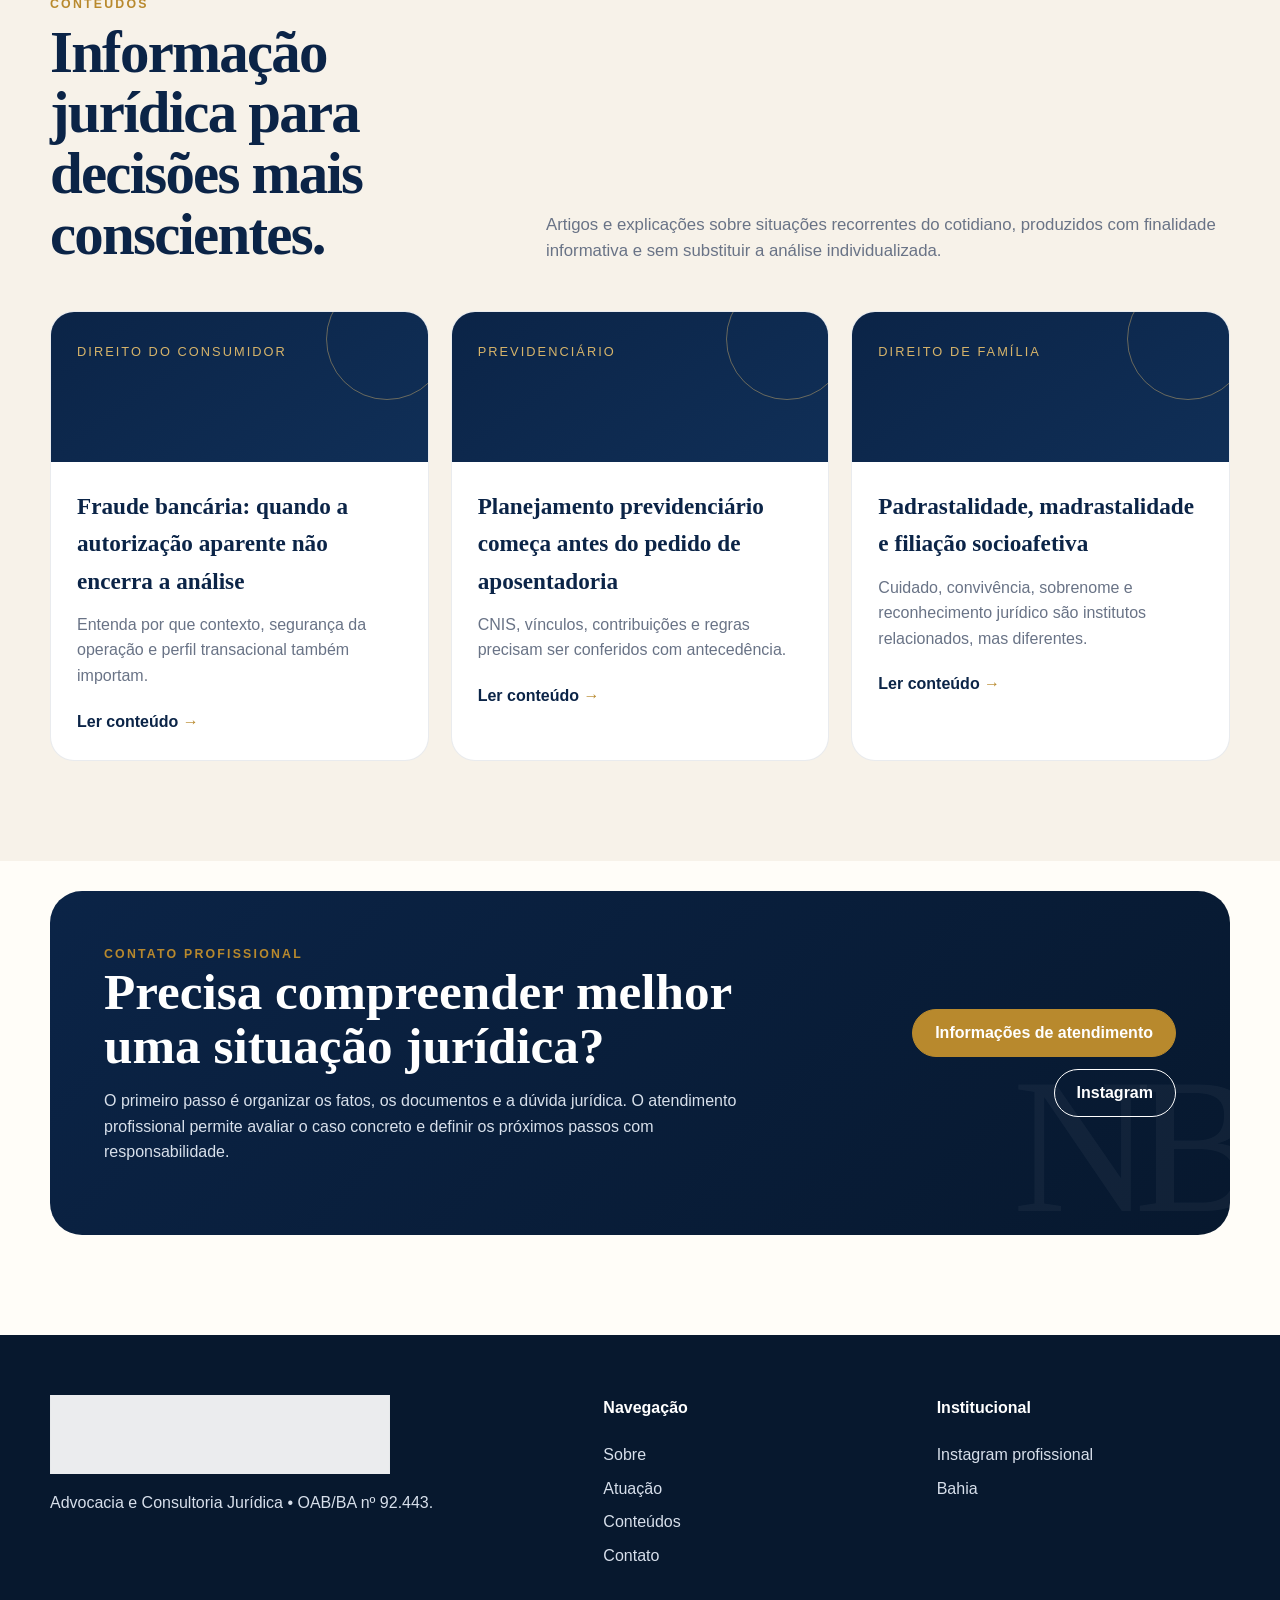
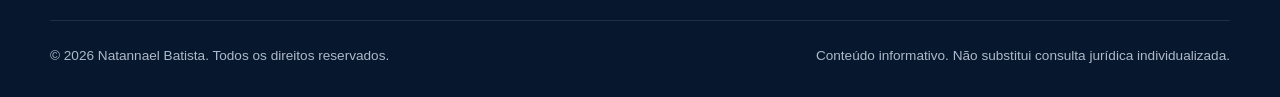
==== commit b0a85195: "Integra fotografia profissional na página inicial" ====
--- a/index.html
+++ b/index.html
@@ -75,13 +75,13 @@
 
   <section class="section">
     <div class="container about-grid">
-      <div class="profile-frame">
-        <div class="photo-note">
+      <figure class="profile-frame home-profile">
+        <img src="assets/natannael-batista-profissional.webp" alt="Retrato profissional de Natannael Batista" width="500" height="750" loading="lazy">
+        <figcaption class="photo-note">
           <strong>Natannael Batista</strong>
           <span>Advogado • OAB/BA nº 92.443</span>
-          <p>Este espaço está preparado para receber sua fotografia profissional quando você quiser adicioná-la.</p>
-        </div>
-      </div>
+        </figcaption>
+      </figure>
       <div class="about-copy">
         <div class="eyebrow">Sobre</div>
         <h2 class="display">Uma advocacia construída com técnica, proximidade e senso de realidade.</h2>
